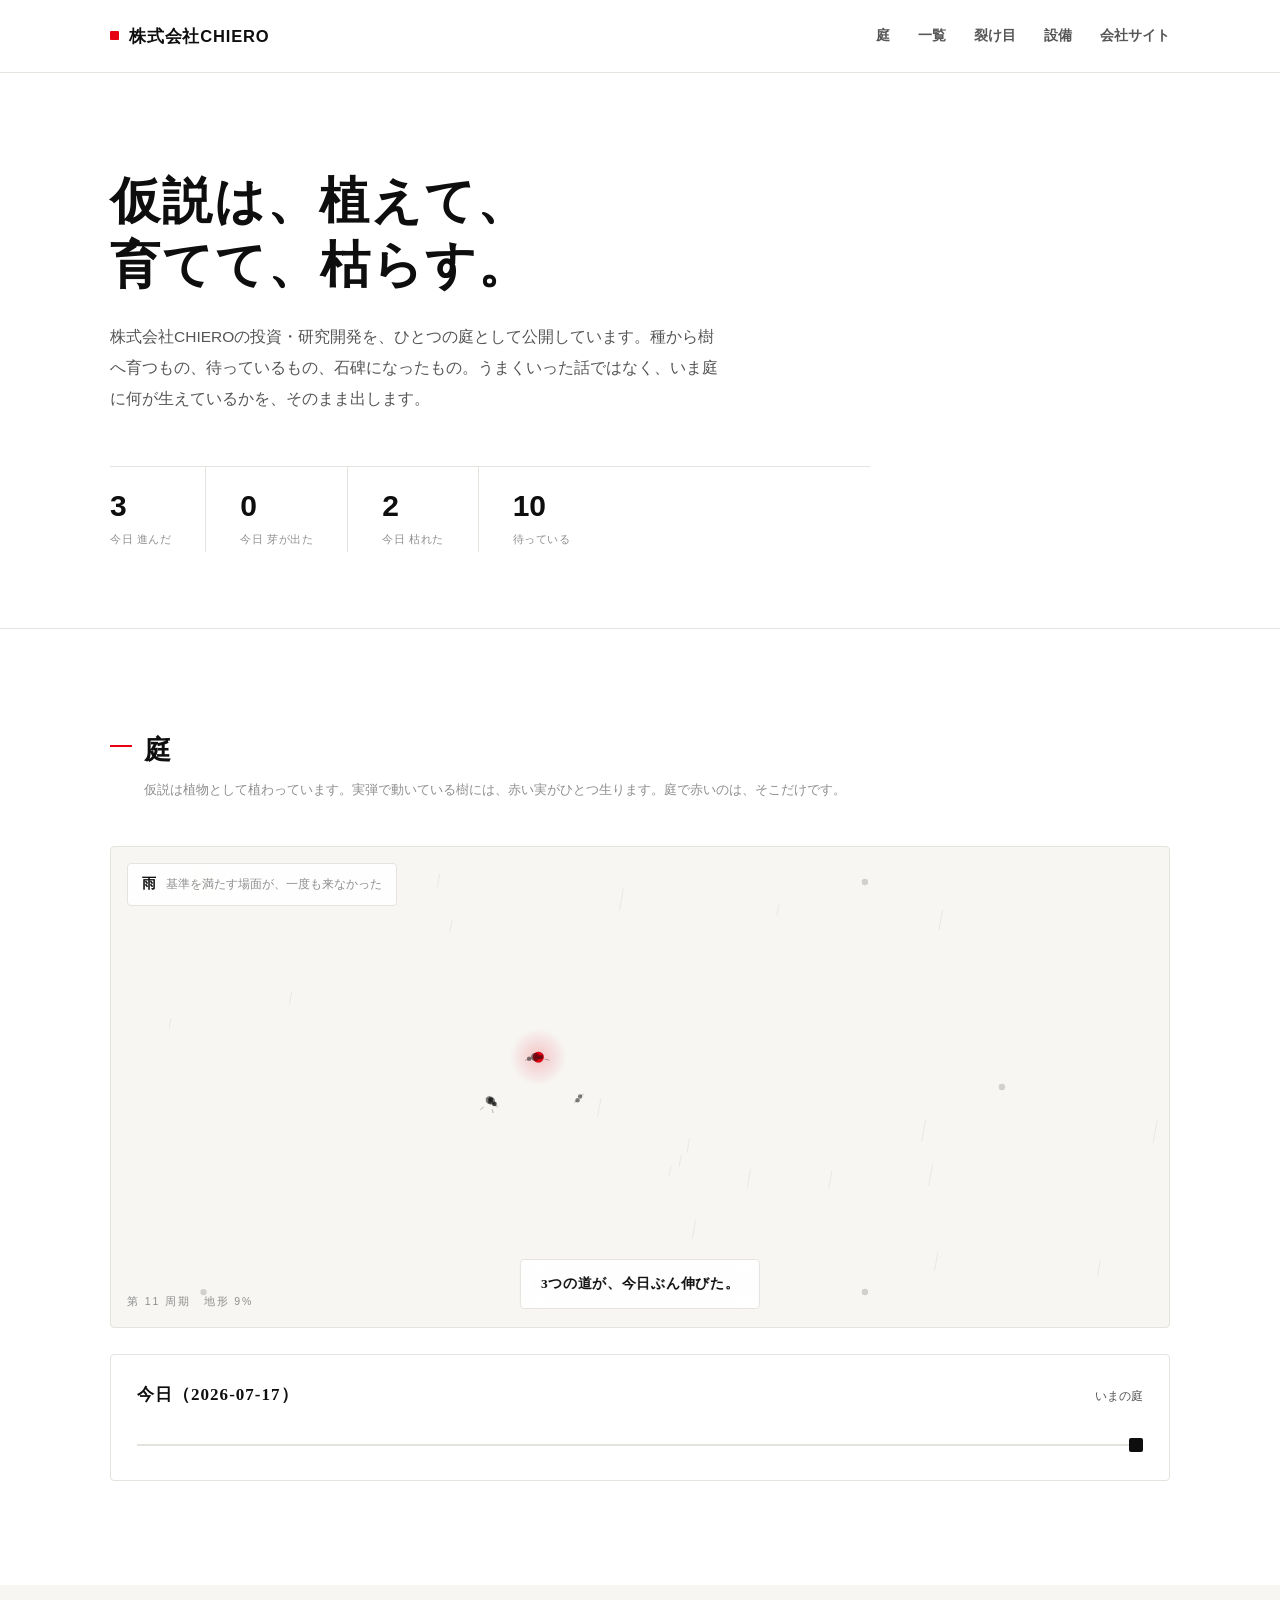
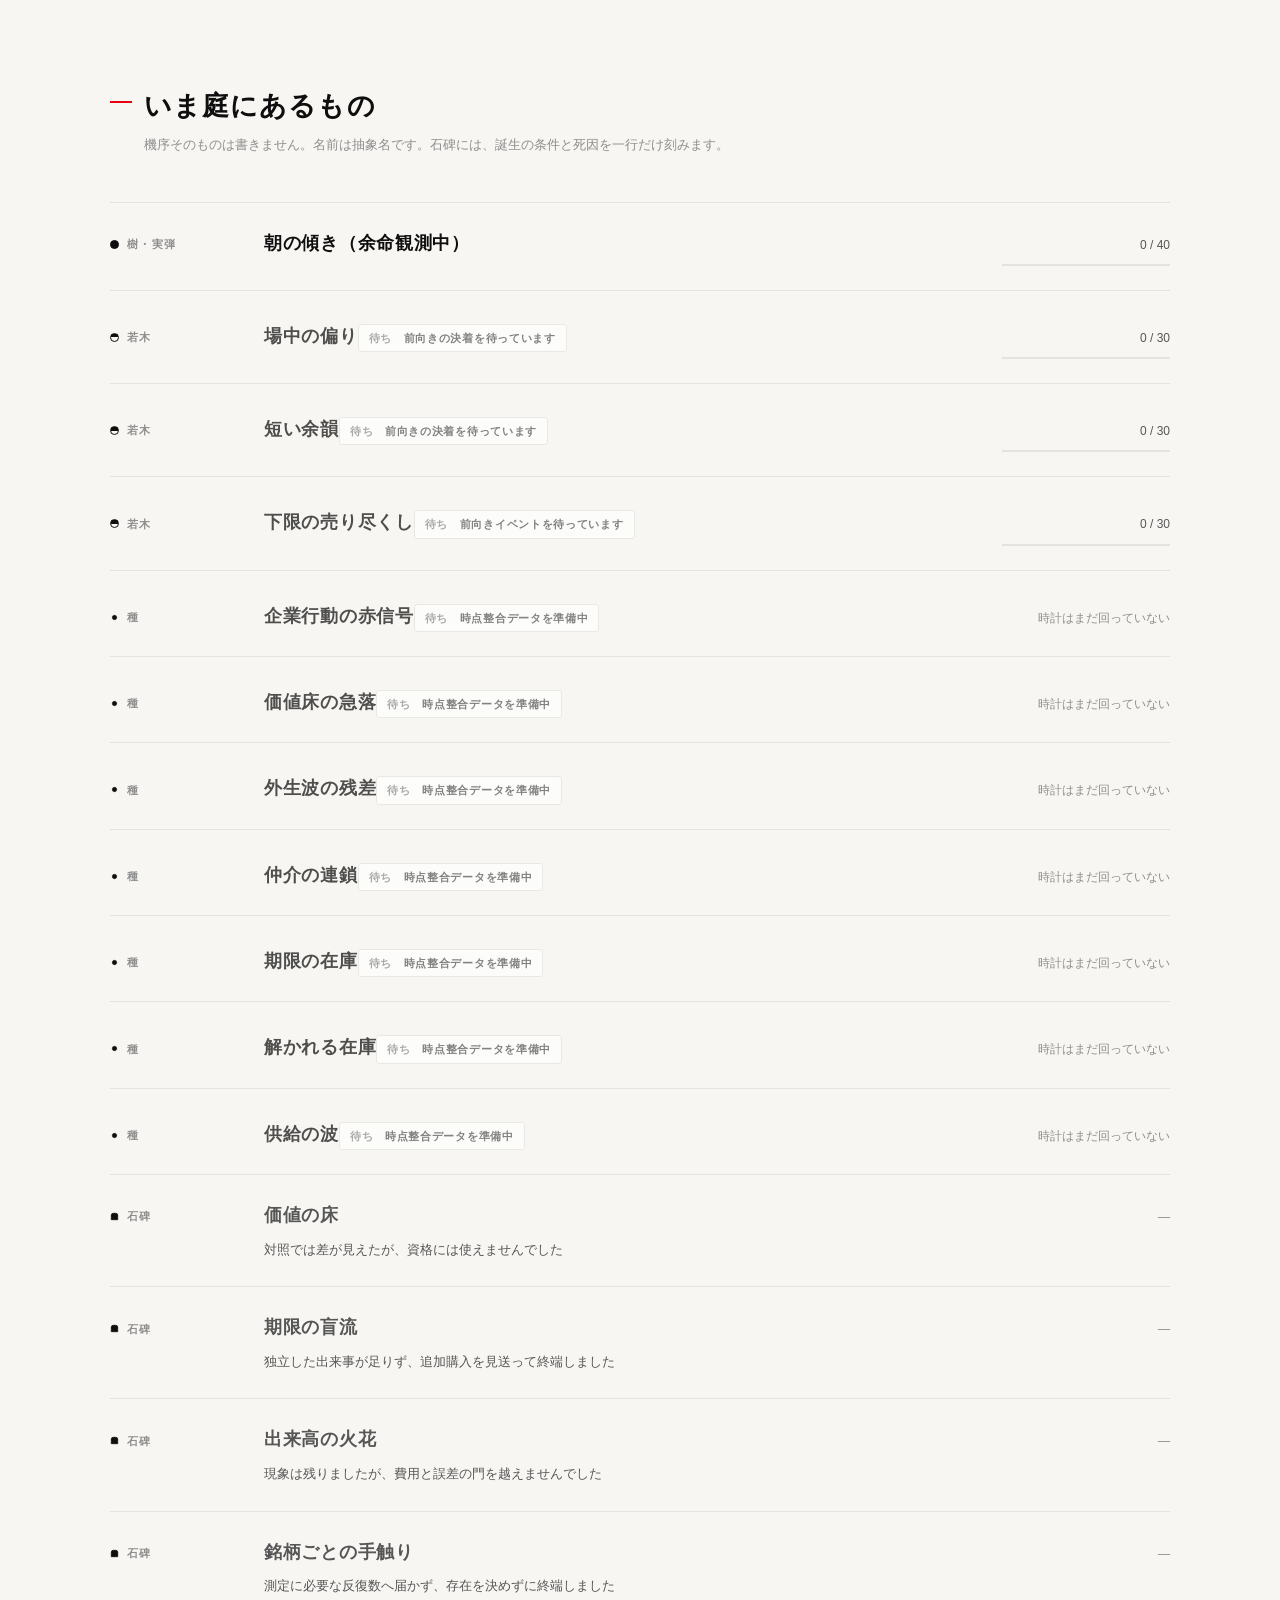
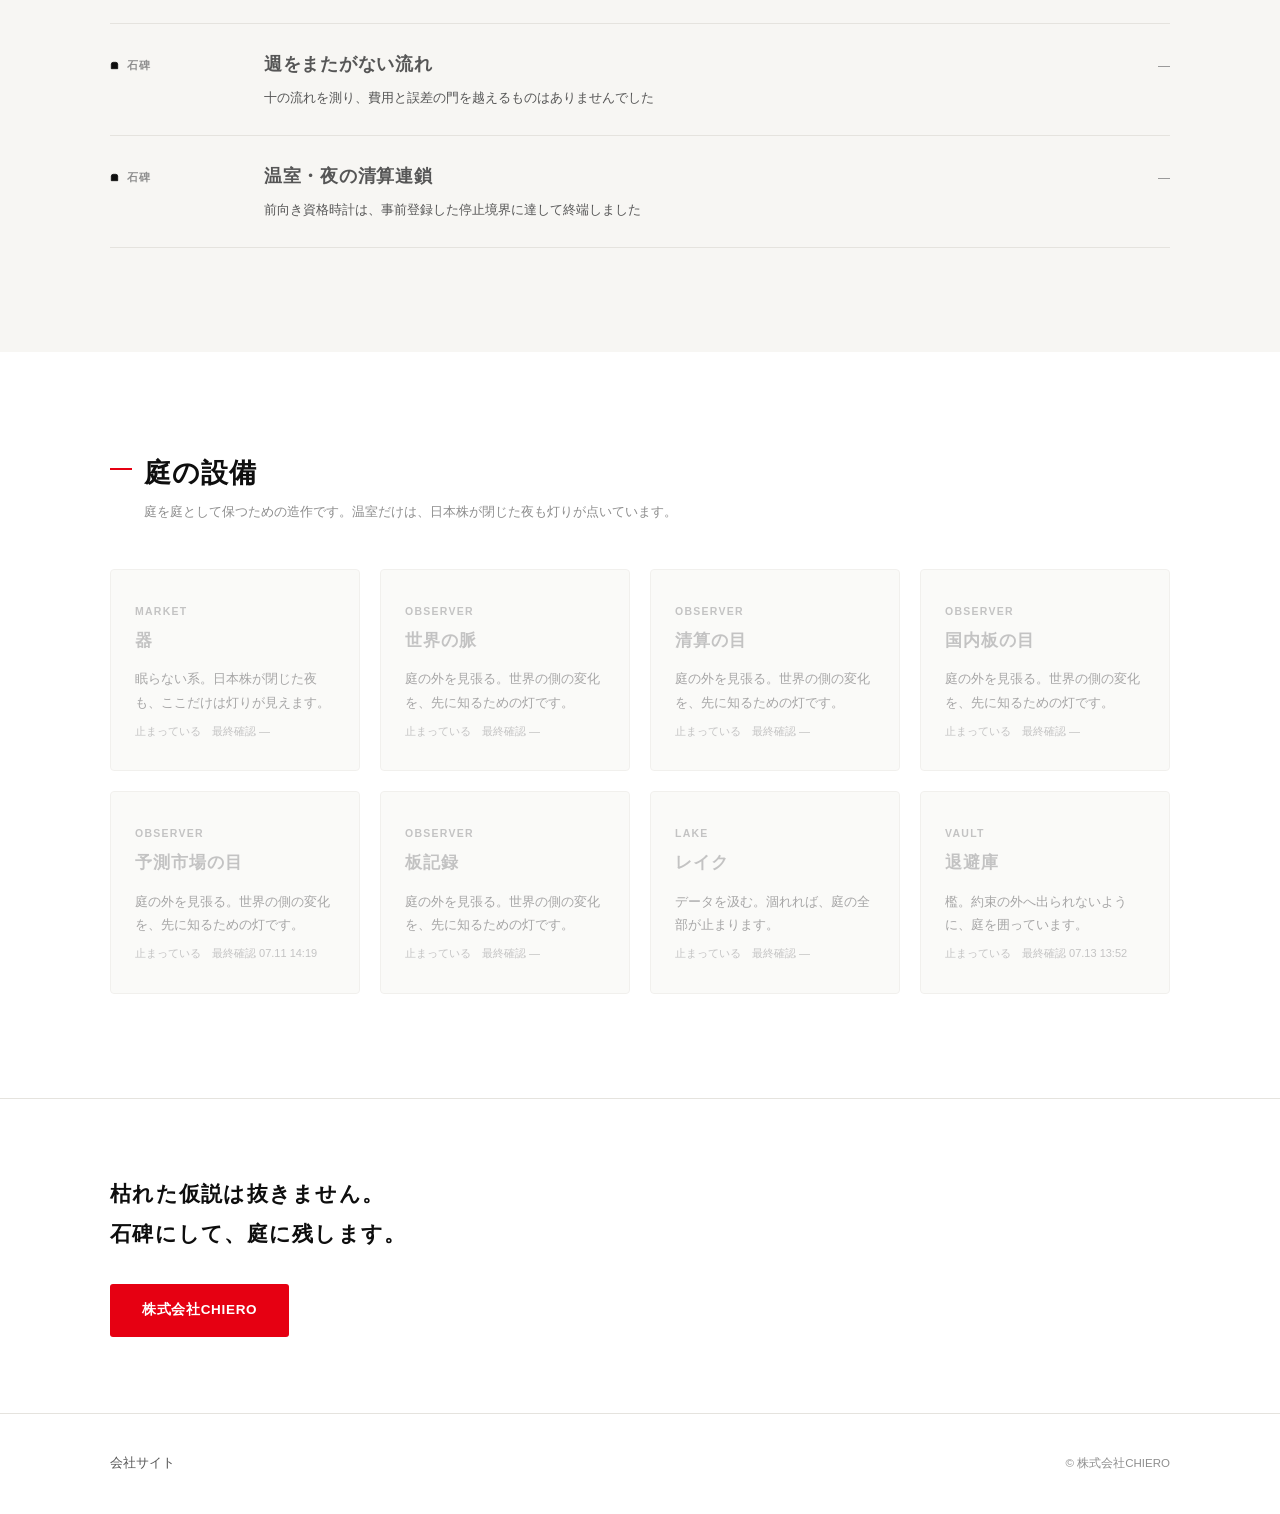
==== garden/index.html @ f11e61bb "deploy: main 571eb296041f 2026-07-23 17:32" ====
<!DOCTYPE html>
<html lang="ja">
<head>
<meta charset="UTF-8">
<meta name="viewport" content="width=device-width, initial-scale=1.0">
<title>庭 — 仮説の生態図｜株式会社CHIERO</title>
<meta name="description" content="株式会社CHIEROの投資・研究開発を、仮説の庭として公開しています。種から樹へ育つもの、石碑になったもの、待っているもの。すべて実際の記録です。">
<meta property="og:type" content="website">
<meta property="og:site_name" content="株式会社CHIERO">
<meta property="og:locale" content="ja_JP">
<meta property="og:title" content="庭 — 仮説の生態図｜株式会社CHIERO">
<meta property="og:description" content="種から樹へ育つもの、石碑になったもの、待っているもの。すべて実際の記録です。">
<meta name="theme-color" content="#FFFFFF">
<link rel="icon" href="data:,">
<style>
/* ============================================================
   庭 — 仮説の生態図
   ------------------------------------------------------------
   典拠: repository root DESIGN.md（面の正本）
   - 値は :root からそのまま。新しい色を発明しない
   - 赤は庭全体で一点。実弾の樹の実だけ（＝詰まりを取る一点）
   - 二書体のみ。Webフォントを読まない
   - 本文をJSの人質にしない。JSが死んでも全文読める
   - ライブラリゼロ
   ============================================================ */
:root{
  --red:#E60012; --red-d:#B8000E; --ink:#0E0E0E; --sub:#565656; --faint:#8E8E8E;
  --paper:#FFFFFF; --alt:#F7F6F3; --line:#E5E3DE;
  --g:"Hiragino Sans","Yu Gothic Medium","Noto Sans JP",-apple-system,BlinkMacSystemFont,sans-serif;
  --m:"Hiragino Mincho ProN","Yu Mincho",serif;
}
*{margin:0;padding:0;box-sizing:border-box}
html{scroll-behavior:smooth}
body{font-family:var(--g);color:var(--ink);background:var(--paper);
  font-size:15.5px;line-height:1.85;font-feature-settings:"palt" 1;-webkit-font-smoothing:antialiased}
a{color:inherit;text-decoration:none}
::selection{background:var(--red);color:#fff}
a:focus-visible{outline:3px solid var(--red);outline-offset:3px;border-radius:3px}
.wrap{max-width:1140px;margin:0 auto;padding:0 40px}
.sr{position:absolute;width:1px;height:1px;overflow:hidden;clip-path:inset(50%);white-space:nowrap}

/* ---------- header（chiero.jp と同一） ---------- */
header{position:sticky;top:0;z-index:60;background:rgba(255,255,255,.9);
  backdrop-filter:blur(12px);border-bottom:1px solid var(--line)}
.nav{display:flex;align-items:center;gap:34px;height:72px}
.logo{display:flex;align-items:center;gap:10px;font-weight:700;font-size:16.5px;letter-spacing:.05em}
.logo .sq{width:9px;height:9px;background:var(--red);border-radius:1px;flex:none}
.nav-links{display:flex;gap:28px;font-size:13.5px;font-weight:600;color:var(--sub);margin-left:auto}
.nav-links a:hover{color:var(--red)}

/* ---------- 見出し（DESIGN.md §4: 明朝・前に赤22×2pxの線） ---------- */
section{padding:104px 0}
.alt{background:var(--alt)}
h2{font-family:var(--m);font-weight:600;font-size:min(27px,5.6vw);line-height:1.28;
  letter-spacing:.04em;position:relative;padding-left:34px}
h2::before{content:"";position:absolute;left:0;top:50%;width:22px;height:2px;background:var(--red);
  transform:translateY(-5px)}
.note{font-size:13px;color:var(--faint);padding-left:34px;margin-top:10px;line-height:1.9}

/* ---------- 序 ---------- */
.hero{padding:96px 0 76px;border-bottom:1px solid var(--line)}
.hero h1{font-family:var(--m);font-weight:600;font-size:clamp(30px,5vw,50px);line-height:1.28;
  letter-spacing:.04em;margin-bottom:24px}
.hero p{font-size:15.5px;line-height:2;color:var(--sub);max-width:620px}

/* ---------- 今日の差分（事実の帯。DESIGN.md §4） ---------- */
.delta{display:flex;flex-wrap:wrap;margin-top:52px;border-top:1px solid var(--line);max-width:760px}
.delta div{padding:22px 34px 0 0;margin-right:34px;border-right:1px solid var(--line)}
.delta div:last-child{border-right:none;margin-right:0;padding-right:0}
.delta b{display:block;font-size:clamp(22px,2.4vw,30px);font-weight:700;line-height:1.15;
  font-feature-settings:"tnum"}
.delta i{font-style:normal;font-size:11px;color:var(--faint);letter-spacing:.05em}

/* ---------- 庭の絵 ---------- */
.garden{position:relative;margin-top:44px;border:1px solid var(--line);border-radius:4px;
  background:var(--alt);overflow:hidden}
#niwa{display:block;width:100%;height:min(58vw,480px)}
/* 天気の札。雨の日を状態として置く */
.tenki{position:absolute;top:16px;left:16px;display:flex;align-items:center;gap:9px;
  background:rgba(255,255,255,.86);backdrop-filter:blur(8px);border:1px solid var(--line);
  border-radius:4px;padding:8px 14px}
.tenki b{font-family:var(--m);font-size:13.5px;font-weight:600;letter-spacing:.08em}
.tenki span{font-size:11.5px;color:var(--faint)}
/* JSが死んだときは絵の枠ごと畳む。空の箱を残さない */

/* ---------- 庭が語る。参考作品の下部ティッカーに当たる ---------- */
.katari{position:absolute;left:50%;bottom:18px;transform:translateX(-50%);max-width:min(560px,86%);
  background:rgba(255,255,255,.9);backdrop-filter:blur(8px);border:1px solid var(--line);
  border-radius:4px;padding:12px 20px;text-align:center}
.katari p{font-family:var(--m);font-size:13.5px;font-weight:600;letter-spacing:.05em;line-height:1.8;
  opacity:0;transition:opacity .42s ease}
.katari p[data-on="1"]{opacity:1}
/* 周期。世界が回り続けていることの目盛り */
.shuki{position:absolute;left:16px;bottom:16px;font-size:10.5px;letter-spacing:.18em;color:var(--faint);
  font-feature-settings:"tnum"}

.no-js .garden{display:none}
.no-js .lapse{display:none}

/* ---------- タイムラプス ---------- */
.lapse{margin-top:26px;border:1px solid var(--line);border-radius:4px;padding:24px 26px;background:var(--paper)}
.lapse-top{display:flex;align-items:baseline;gap:14px;flex-wrap:wrap;margin-bottom:16px}
.lapse-top b{font-family:var(--m);font-size:17px;font-weight:600;letter-spacing:.06em}
.lapse-top .d{margin-left:auto;font-size:12px;color:var(--sub);display:flex;align-items:baseline;
  gap:10px;flex-wrap:wrap}
.lapse-item{display:inline-flex;align-items:baseline;gap:4px}
.lapse-item b{font-family:var(--m);font-size:16px;font-weight:600;font-feature-settings:"tnum"}
.lapse-item small{font-size:10.5px;color:var(--faint)}
/* つまみ。DESIGN.md §4のボタンに合わせ、影を付けず角を丸くしすぎない */
.lapse input[type=range]{-webkit-appearance:none;appearance:none;width:100%;height:2px;
  background:var(--line);outline:none;margin:6px 0 0}
.lapse input[type=range]::-webkit-slider-thumb{-webkit-appearance:none;appearance:none;
  width:14px;height:14px;border-radius:2px;background:var(--ink);cursor:pointer;border:none}
.lapse input[type=range]::-moz-range-thumb{width:14px;height:14px;border-radius:2px;
  background:var(--ink);cursor:pointer;border:none}
.lapse input[type=range]:disabled::-webkit-slider-thumb{background:var(--line)}
.lapse input[type=range]:focus-visible::-webkit-slider-thumb{outline:3px solid var(--red);outline-offset:2px}
.lapse-note{font-size:12px;color:var(--faint);line-height:1.9;margin-top:14px}
.lapse[data-state="ready"] .lapse-note{display:none}
.lapse[data-state="thin"] .lapse-top .d{display:none}

/* ---------- 一覧（静的フォールバック＝本文） ---------- */
.list{margin-top:44px;border-top:1px solid var(--line)}
.row{display:grid;grid-template-columns:130px 1fr 168px;gap:24px;align-items:baseline;
  padding:24px 0;border-bottom:1px solid var(--line)}
.row .stage{font-size:11px;font-weight:700;letter-spacing:.12em;color:var(--faint);
  display:flex;align-items:center;gap:8px}
/* 段階は色ではなく形で示す。セマンティックカラーを作らない（DESIGN.md §2） */
.row .stage i{width:9px;height:9px;flex:none;border:1px solid var(--ink);border-radius:50%;font-style:normal}
.row[data-stage="seed"] .stage i{border-radius:50%;background:var(--ink);transform:scale(.55)}
.row[data-stage="sprout"] .stage i{border-radius:50% 50% 50% 0;transform:rotate(45deg) scale(.8)}
.row[data-stage="sapling"] .stage i{border-radius:2px;transform:scale(.75)}
.row[data-stage="young_tree"] .stage i{border-radius:50%;background:linear-gradient(var(--ink) 50%,transparent 50%)}
.row[data-stage="tree"] .stage i{border-radius:50%;background:var(--ink)}
.row[data-stage="monument"] .stage i{border-radius:3px 3px 0 0;background:var(--ink);transform:scale(.8)}
.row .name{font-family:var(--m);font-size:17.5px;font-weight:600;letter-spacing:.04em}
.row .epi{display:block;font-family:var(--g);font-size:12.5px;font-weight:400;color:var(--sub);
  margin-top:7px;letter-spacing:0;line-height:1.9}
.row .fuda{display:inline-block;margin-top:9px;font-size:11px;color:var(--sub);
  border:1px solid var(--line);border-radius:3px;padding:3px 10px;background:var(--paper)}
.row .fuda::before{content:"待ち　";color:var(--faint)}
.row .clock{font-size:12px;color:var(--sub);font-feature-settings:"tnum";text-align:right}
.row .clock .bar{display:block;height:2px;background:var(--line);margin-top:8px;position:relative}
.row .clock .bar i{position:absolute;inset:0 auto 0 0;background:var(--ink)}
.row .clock .none{color:var(--faint)}
/* 弱っている株は、色ではなく濃度と傾きで示す */
.row[data-state="yellow"] .name{opacity:.72}
.row[data-state="red"] .name{opacity:.5;text-decoration:underline;text-decoration-style:wavy;
  text-decoration-color:var(--line);text-underline-offset:6px}
.row[data-state="gray"] .name{color:var(--faint)}
.row[data-stage="monument"] .name{color:var(--sub)}

/* ---------- 設備 ---------- */
.organs{display:grid;grid-template-columns:repeat(4,1fr);gap:20px;margin-top:44px}
.organ{border:1px solid var(--line);border-radius:4px;padding:26px 24px;background:var(--paper)}
.organ b{display:block;font-family:var(--m);font-size:17px;font-weight:600;letter-spacing:.06em;margin-bottom:6px}
.organ .kind{font-size:10.5px;font-weight:700;letter-spacing:.12em;color:var(--faint)}
.organ p{font-size:12.5px;color:var(--sub);line-height:1.9;margin-top:12px}
.organ .st{margin-top:14px;font-size:11px;color:var(--faint);font-feature-settings:"tnum"}
.organ[data-status="yellow"]{opacity:.72}
.organ[data-status="red"]{background:var(--alt);opacity:.52}
.organ[data-status="red"] b{color:var(--faint)}

/* ---------- 結 ---------- */
.back{border-top:1px solid var(--line);padding:76px 0}
.back p{font-family:var(--m);font-size:min(21px,4.6vw);font-weight:600;letter-spacing:.06em;
  line-height:1.9;margin-bottom:30px}
.btn{display:inline-block;background:var(--red);color:#fff;font-weight:700;font-size:13.5px;
  letter-spacing:.05em;border-radius:3px;padding:14px 32px;transition:background .25s}
.btn:hover{background:var(--red-d)}
footer{border-top:1px solid var(--line);padding:38px 0}
.foot{display:flex;justify-content:space-between;align-items:center;gap:20px;flex-wrap:wrap}
.foot a{font-size:12.5px;color:var(--sub)}
.foot a:hover{color:var(--red)}
.copy{font-size:11.5px;color:var(--faint)}

/* ---------- 出現。本文を人質に取らない（1.8秒の保険はJS側） ---------- */
.js .rv{opacity:0;transform:translateY(14px)}
.js .rv.on{opacity:1;transform:none;transition:opacity .8s cubic-bezier(.2,.6,.2,1),transform .8s cubic-bezier(.2,.6,.2,1)}
@media(prefers-reduced-motion:reduce){.js .rv{opacity:1;transform:none}}

@media(max-width:880px){
  .wrap{padding:0 22px}
  .nav{height:60px}
  .nav-links{display:none}
  section{padding:64px 0}
  .hero{padding:56px 0 52px}
  /* 帯は4項目。横一列だと375pxで折り返し、3つ目の仕切り線が
     何もない場所へ突き出す。畳んで2×2にし、仕切りを格子に合わせる */
  .delta{margin-top:34px;display:grid;grid-template-columns:1fr 1fr}
  .delta div{padding:16px 14px;margin-right:0;
    border-right:1px solid var(--line);border-bottom:1px solid var(--line)}
  .delta div:nth-child(odd){padding-left:0}
  .delta div:nth-child(even){border-right:none}
  .delta div:nth-last-child(-n+2){border-bottom:none;padding-bottom:0}
  #niwa{height:62vw}
  .organs{grid-template-columns:1fr 1fr;gap:14px}
}
@media(max-width:560px){
  .row{grid-template-columns:1fr;gap:8px}
  .row .clock{text-align:left}
  .row .stage{color:var(--red)}
  .organs{grid-template-columns:1fr}
}
</style>
</head>
<body class="no-js">
<a class="sr" href="#niwa-sec">本文へ移動</a>

<header>
  <div class="wrap nav">
    <a class="logo" href="https://chiero.jp/"><span class="sq"></span>株式会社CHIERO</a>
    <nav class="nav-links">
      <a href="#niwa-sec">庭</a>
      <a href="#list-sec">一覧</a>
      <a href="graves.html">裂け目</a>
      <a href="#organs-sec">設備</a>
      <a href="https://chiero.jp/">会社サイト</a>
    </nav>
  </div>
</header>

<!-- ===== 序 ===== -->
<div class="hero">
  <div class="wrap">
    <h1>仮説は、植えて、<br>育てて、枯らす。</h1>
    <p>株式会社CHIEROの投資・研究開発を、ひとつの庭として公開しています。種から樹へ育つもの、待っているもの、石碑になったもの。うまくいった話ではなく、いま庭に何が生えているかを、そのまま出します。</p>
    <div class="delta" data-delta>
      <div><b data-d="advanced">3</b><i>今日 進んだ</i></div>
      <div><b data-d="born">0</b><i>今日 芽が出た</i></div>
      <div><b data-d="died">2</b><i>今日 枯れた</i></div>
      <div><b data-d="blocked">10</b><i>待っている</i></div>
    </div>
  </div>
</div>

<!-- ===== 庭 ===== -->
<section id="niwa-sec">
  <div class="wrap">
    <h2>庭</h2>
    <p class="note">仮説は植物として植わっています。実弾で動いている樹には、赤い実がひとつ生ります。庭で赤いのは、そこだけです。</p>
    <div class="garden">
      <canvas id="niwa" aria-hidden="true"></canvas>
      <p class="tenki" data-tenki><b>雨</b><span>基準を満たす場面が、一度も来なかった</span></p>
      <p class="shuki" data-shuki>　</p>
      <div class="katari"><p data-katari>　</p></div>
    </div>

    <div class="lapse" data-lapse data-state="thin">
      <p class="lapse-top">
        <b data-lapse-label>今日</b>
        <span class="d" data-lapse-diff></span>
      </p>
      <label class="sr" for="lapse-range">庭を遡る日付</label>
      <input id="lapse-range" type="range" min="0" max="0" value="0" step="1" disabled>
      <p class="lapse-note" data-lapse-note>この庭の履歴は、まだ今日ぶんしかありません。</p>
    </div>
  </div>
</section>

<!-- ===== 一覧（JS無効でも全文読める本文） ===== -->
<section id="list-sec" class="alt">
  <div class="wrap">
    <h2>いま庭にあるもの</h2>
    <p class="note">機序そのものは書きません。名前は抽象名です。石碑には、誕生の条件と死因を一行だけ刻みます。</p>
    <div class="list" data-list>
      <!-- BAKE:LIST:START -->
      <article class="row" data-stage="tree" data-state="green">
        <span class="stage"><i></i>樹・実弾</span>
        <span class="name">朝の傾き（余命観測中）</span>
        <span class="clock">0 / 40<span class="bar"><i style="width:0%"></i></span></span>
      </article>
      <article class="row" data-stage="young_tree" data-state="yellow">
        <span class="stage"><i></i>若木</span>
        <span class="name">場中の偏り<span class="fuda">前向きの決着を待っています</span></span>
        <span class="clock">0 / 30<span class="bar"><i style="width:0%"></i></span></span>
      </article>
      <article class="row" data-stage="young_tree" data-state="yellow">
        <span class="stage"><i></i>若木</span>
        <span class="name">短い余韻<span class="fuda">前向きの決着を待っています</span></span>
        <span class="clock">0 / 30<span class="bar"><i style="width:0%"></i></span></span>
      </article>
      <article class="row" data-stage="young_tree" data-state="yellow">
        <span class="stage"><i></i>若木</span>
        <span class="name">下限の売り尽くし<span class="fuda">前向きイベントを待っています</span></span>
        <span class="clock">0 / 30<span class="bar"><i style="width:0%"></i></span></span>
      </article>
      <article class="row" data-stage="seed" data-state="yellow">
        <span class="stage"><i></i>種</span>
        <span class="name">企業行動の赤信号<span class="fuda">時点整合データを準備中</span></span>
        <span class="clock"><span class="none">時計はまだ回っていない</span></span>
      </article>
      <article class="row" data-stage="seed" data-state="yellow">
        <span class="stage"><i></i>種</span>
        <span class="name">価値床の急落<span class="fuda">時点整合データを準備中</span></span>
        <span class="clock"><span class="none">時計はまだ回っていない</span></span>
      </article>
      <article class="row" data-stage="seed" data-state="yellow">
        <span class="stage"><i></i>種</span>
        <span class="name">外生波の残差<span class="fuda">時点整合データを準備中</span></span>
        <span class="clock"><span class="none">時計はまだ回っていない</span></span>
      </article>
      <article class="row" data-stage="seed" data-state="yellow">
        <span class="stage"><i></i>種</span>
        <span class="name">仲介の連鎖<span class="fuda">時点整合データを準備中</span></span>
        <span class="clock"><span class="none">時計はまだ回っていない</span></span>
      </article>
      <article class="row" data-stage="seed" data-state="yellow">
        <span class="stage"><i></i>種</span>
        <span class="name">期限の在庫<span class="fuda">時点整合データを準備中</span></span>
        <span class="clock"><span class="none">時計はまだ回っていない</span></span>
      </article>
      <article class="row" data-stage="seed" data-state="yellow">
        <span class="stage"><i></i>種</span>
        <span class="name">解かれる在庫<span class="fuda">時点整合データを準備中</span></span>
        <span class="clock"><span class="none">時計はまだ回っていない</span></span>
      </article>
      <article class="row" data-stage="seed" data-state="yellow">
        <span class="stage"><i></i>種</span>
        <span class="name">供給の波<span class="fuda">時点整合データを準備中</span></span>
        <span class="clock"><span class="none">時計はまだ回っていない</span></span>
      </article>
      <article class="row" data-stage="monument" data-state="gray">
        <span class="stage"><i></i>石碑</span>
        <span class="name">価値の床<span class="epi">対照では差が見えたが、資格には使えませんでした</span></span>
        <span class="clock"><span class="none">—</span></span>
      </article>
      <article class="row" data-stage="monument" data-state="gray">
        <span class="stage"><i></i>石碑</span>
        <span class="name">期限の盲流<span class="epi">独立した出来事が足りず、追加購入を見送って終端しました</span></span>
        <span class="clock"><span class="none">—</span></span>
      </article>
      <article class="row" data-stage="monument" data-state="gray">
        <span class="stage"><i></i>石碑</span>
        <span class="name">出来高の火花<span class="epi">現象は残りましたが、費用と誤差の門を越えませんでした</span></span>
        <span class="clock"><span class="none">—</span></span>
      </article>
      <article class="row" data-stage="monument" data-state="gray">
        <span class="stage"><i></i>石碑</span>
        <span class="name">銘柄ごとの手触り<span class="epi">測定に必要な反復数へ届かず、存在を決めずに終端しました</span></span>
        <span class="clock"><span class="none">—</span></span>
      </article>
      <article class="row" data-stage="monument" data-state="gray">
        <span class="stage"><i></i>石碑</span>
        <span class="name">週をまたがない流れ<span class="epi">十の流れを測り、費用と誤差の門を越えるものはありませんでした</span></span>
        <span class="clock"><span class="none">—</span></span>
      </article>
      <article class="row" data-stage="monument" data-state="gray">
        <span class="stage"><i></i>石碑</span>
        <span class="name">温室・夜の清算連鎖<span class="epi">前向き資格時計は、事前登録した停止境界に達して終端しました</span></span>
        <span class="clock"><span class="none">—</span></span>
      </article>
<!-- BAKE:LIST:END -->
    </div>
  </div>
</section>

<!-- ===== 設備 ===== -->
<section id="organs-sec">
  <div class="wrap">
    <h2>庭の設備</h2>
    <p class="note">庭を庭として保つための造作です。温室だけは、日本株が閉じた夜も灯りが点いています。</p>
    <div class="organs" data-organs>
      <!-- BAKE:ORGANS:START -->
      <div class="organ" data-status="red"><span class="kind">MARKET</span><b>器</b>
        <p>眠らない系。日本株が閉じた夜も、ここだけは灯りが見えます。</p><span class="st">止まっている　最終確認 —</span></div>
      <div class="organ" data-status="red"><span class="kind">OBSERVER</span><b>世界の脈</b>
        <p>庭の外を見張る。世界の側の変化を、先に知るための灯です。</p><span class="st">止まっている　最終確認 —</span></div>
      <div class="organ" data-status="red"><span class="kind">OBSERVER</span><b>清算の目</b>
        <p>庭の外を見張る。世界の側の変化を、先に知るための灯です。</p><span class="st">止まっている　最終確認 —</span></div>
      <div class="organ" data-status="red"><span class="kind">OBSERVER</span><b>国内板の目</b>
        <p>庭の外を見張る。世界の側の変化を、先に知るための灯です。</p><span class="st">止まっている　最終確認 —</span></div>
      <div class="organ" data-status="red"><span class="kind">OBSERVER</span><b>予測市場の目</b>
        <p>庭の外を見張る。世界の側の変化を、先に知るための灯です。</p><span class="st">止まっている　最終確認 07.11 23:19</span></div>
      <div class="organ" data-status="red"><span class="kind">OBSERVER</span><b>板記録</b>
        <p>庭の外を見張る。世界の側の変化を、先に知るための灯です。</p><span class="st">止まっている　最終確認 —</span></div>
      <div class="organ" data-status="red"><span class="kind">LAKE</span><b>レイク</b>
        <p>データを汲む。涸れれば、庭の全部が止まります。</p><span class="st">止まっている　最終確認 —</span></div>
      <div class="organ" data-status="red"><span class="kind">VAULT</span><b>退避庫</b>
        <p>檻。約束の外へ出られないように、庭を囲っています。</p><span class="st">止まっている　最終確認 07.13 22:52</span></div>
<!-- BAKE:ORGANS:END -->
    </div>
  </div>
</section>

<!-- ===== 結 ===== -->
<div class="back">
  <div class="wrap">
    <p>枯れた仮説は抜きません。<br>石碑にして、庭に残します。</p>
    <a class="btn" href="https://chiero.jp/">株式会社CHIERO</a>
  </div>
</div>

<footer>
  <div class="wrap foot">
    <a href="https://chiero.jp/">会社サイト</a>
    <span class="copy">© 株式会社CHIERO</span>
  </div>
</footer>

<script src="app.js" type="module"></script>
</body>
</html>
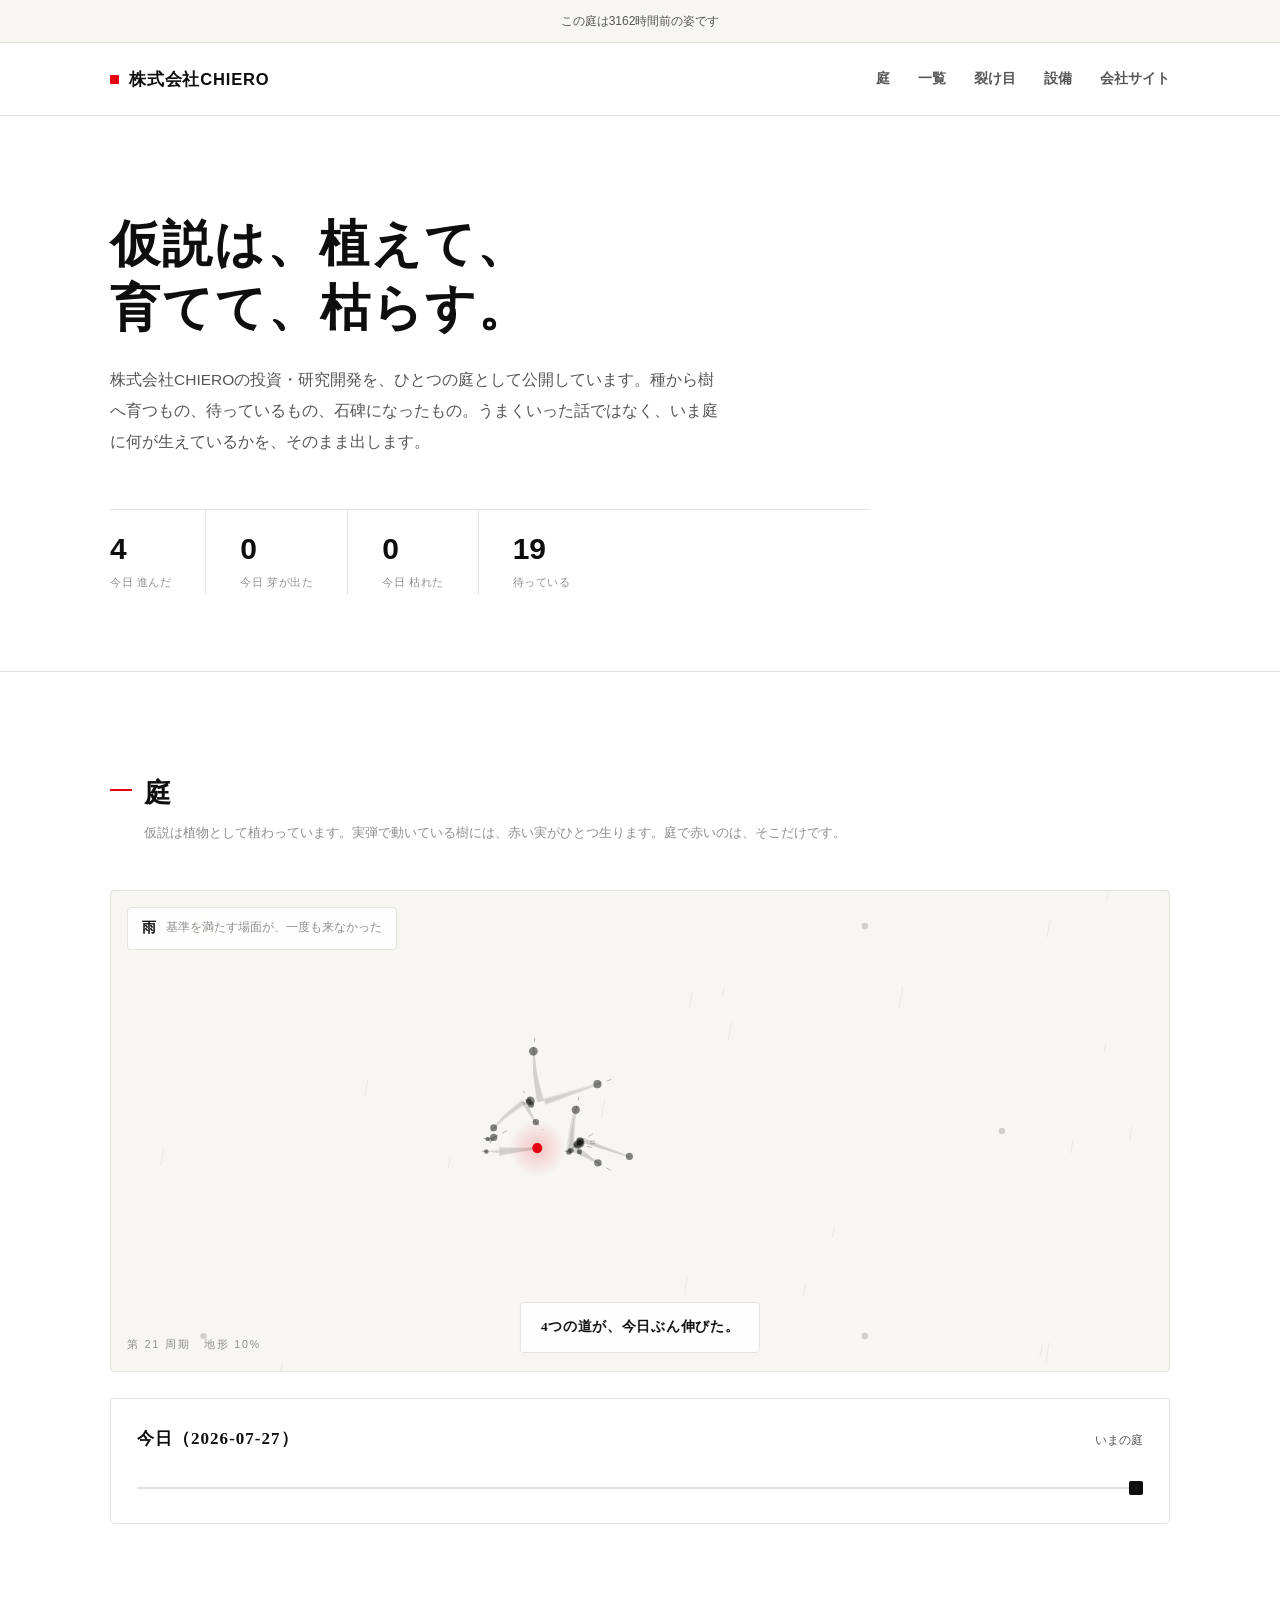
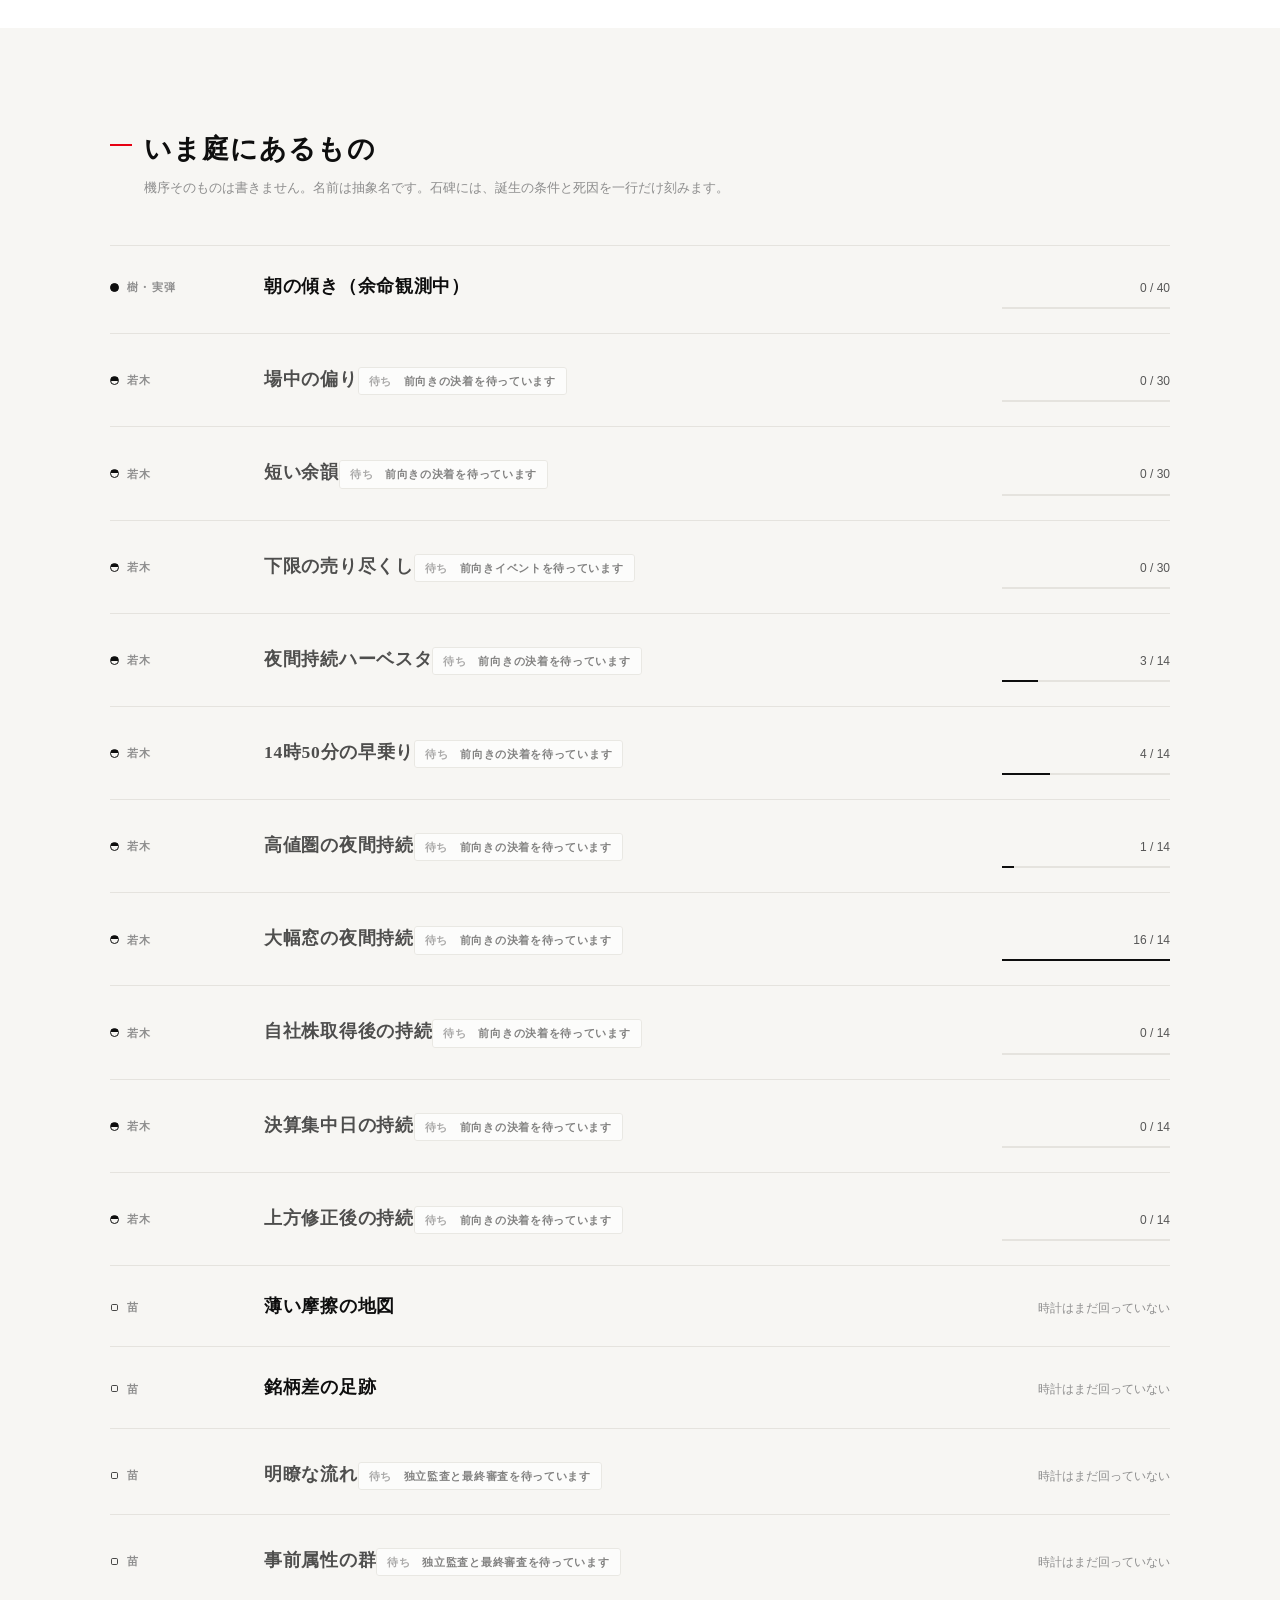
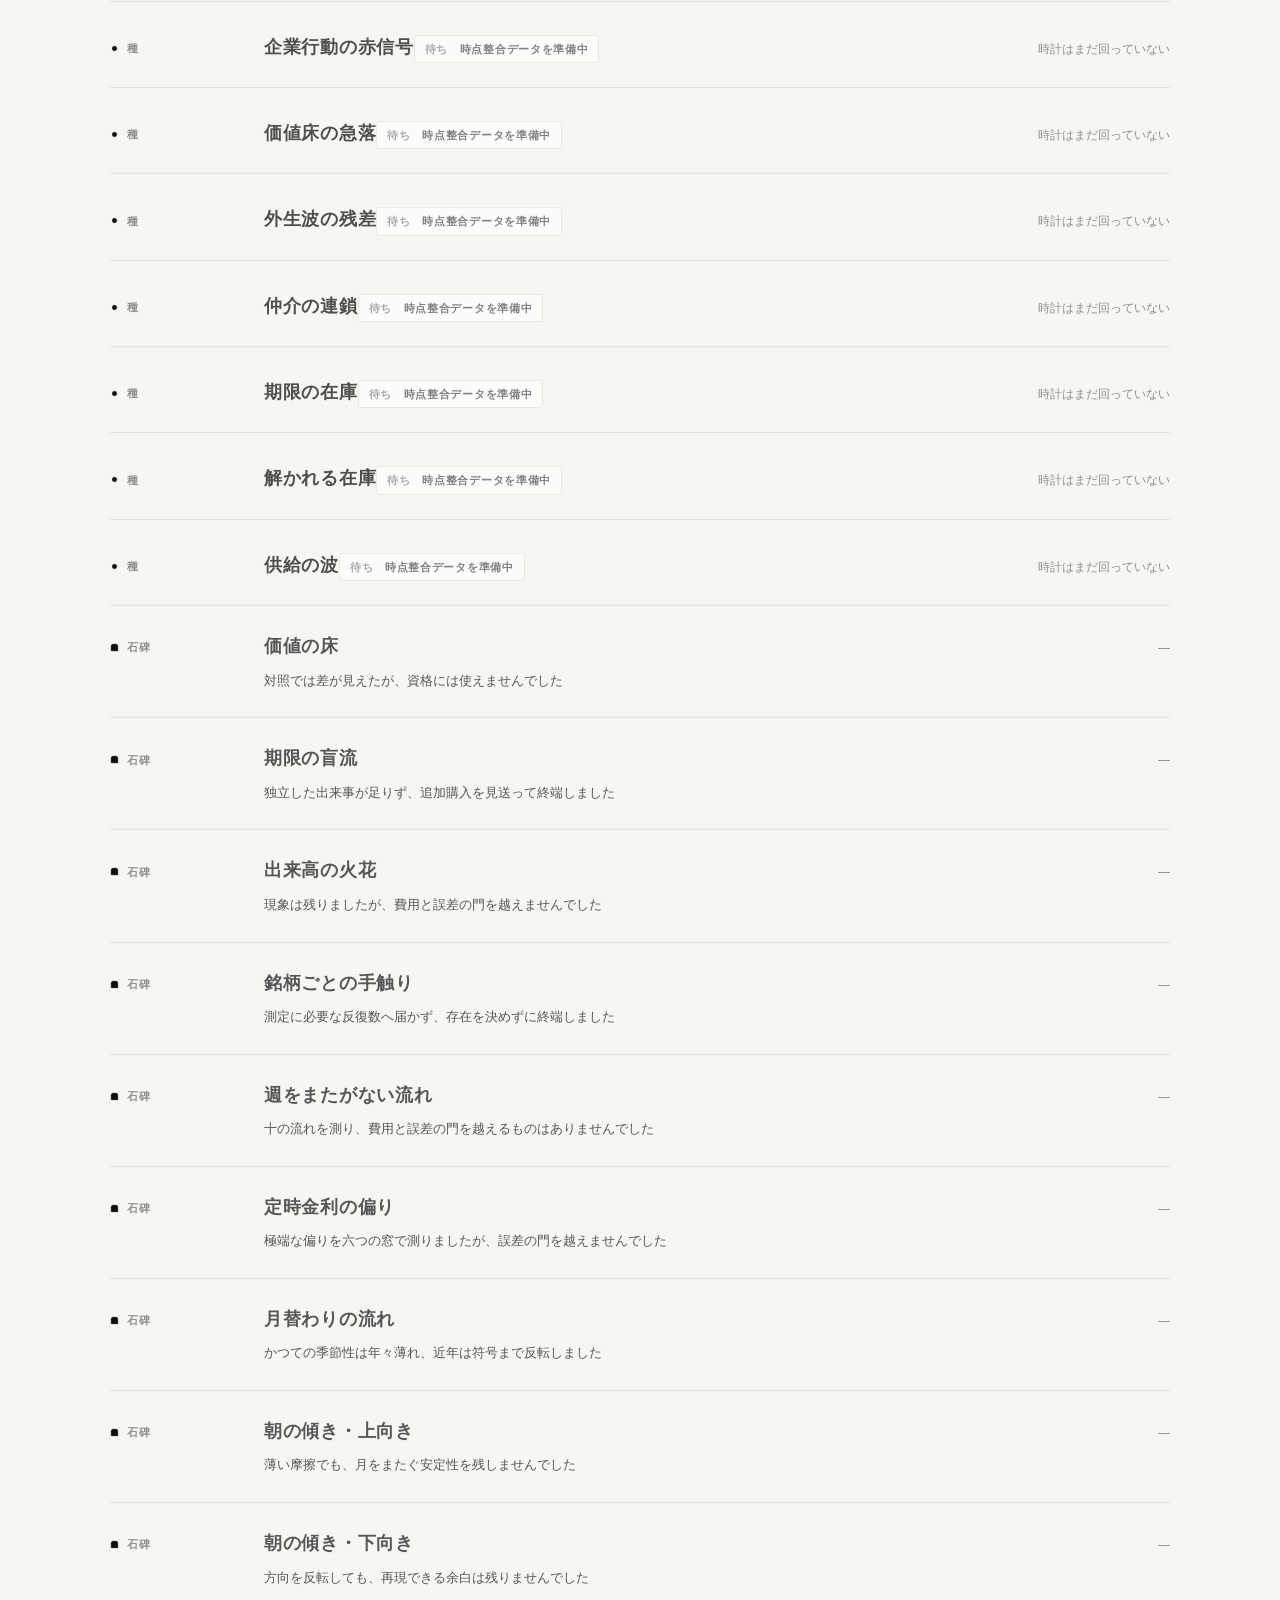
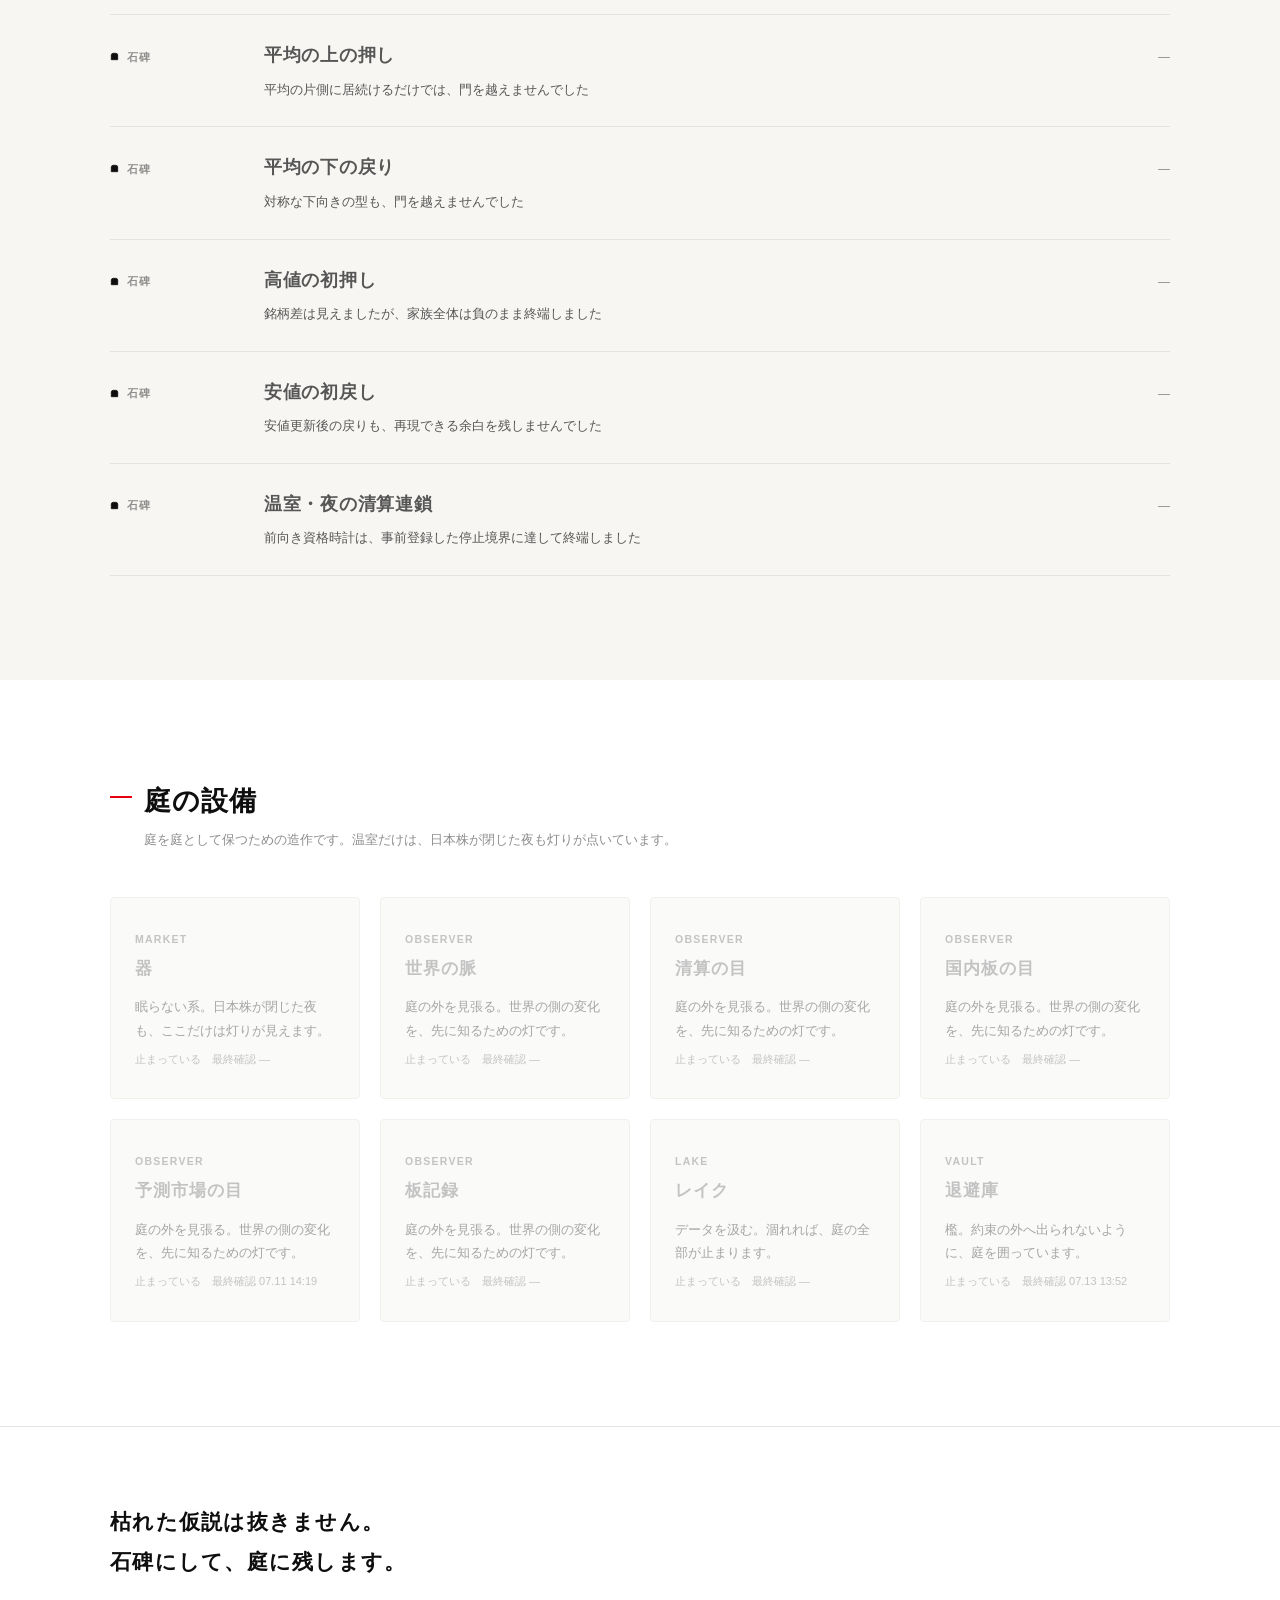
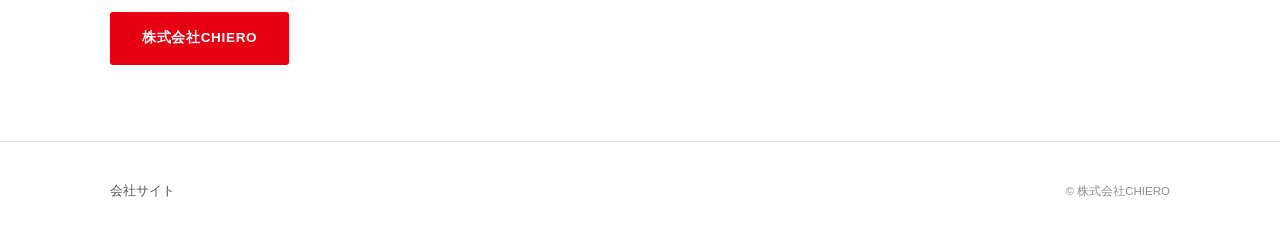
==== commit 9fef999d: "deploy: main e7d04e8e842c 2026-07-27 13:25" ====
--- a/garden/index.html
+++ b/garden/index.html
@@ -34,6 +34,8 @@
 body{font-family:var(--g);color:var(--ink);background:var(--paper);
   font-size:15.5px;line-height:1.85;font-feature-settings:"palt" 1;-webkit-font-smoothing:antialiased}
 a{color:inherit;text-decoration:none}
+.stale-banner{position:relative;z-index:80;padding:10px 24px;border-bottom:1px solid var(--line);
+  background:var(--alt);color:var(--sub);font-size:12px;text-align:center}
 ::selection{background:var(--red);color:#fff}
 a:focus-visible{outline:3px solid var(--red);outline-offset:3px;border-radius:3px}
 .wrap{max-width:1140px;margin:0 auto;padding:0 40px}
@@ -226,10 +228,10 @@
     <h1>仮説は、植えて、<br>育てて、枯らす。</h1>
     <p>株式会社CHIEROの投資・研究開発を、ひとつの庭として公開しています。種から樹へ育つもの、待っているもの、石碑になったもの。うまくいった話ではなく、いま庭に何が生えているかを、そのまま出します。</p>
     <div class="delta" data-delta>
-      <div><b data-d="advanced">3</b><i>今日 進んだ</i></div>
+      <div><b data-d="advanced">4</b><i>今日 進んだ</i></div>
       <div><b data-d="born">0</b><i>今日 芽が出た</i></div>
-      <div><b data-d="died">2</b><i>今日 枯れた</i></div>
-      <div><b data-d="blocked">10</b><i>待っている</i></div>
+      <div><b data-d="died">0</b><i>今日 枯れた</i></div>
+      <div><b data-d="blocked">19</b><i>待っている</i></div>
     </div>
   </div>
 </div>
@@ -285,6 +287,61 @@
         <span class="name">下限の売り尽くし<span class="fuda">前向きイベントを待っています</span></span>
         <span class="clock">0 / 30<span class="bar"><i style="width:0%"></i></span></span>
       </article>
+      <article class="row" data-stage="young_tree" data-state="yellow">
+        <span class="stage"><i></i>若木</span>
+        <span class="name">夜間持続ハーベスタ<span class="fuda">前向きの決着を待っています</span></span>
+        <span class="clock">3 / 14<span class="bar"><i style="width:21%"></i></span></span>
+      </article>
+      <article class="row" data-stage="young_tree" data-state="yellow">
+        <span class="stage"><i></i>若木</span>
+        <span class="name">14時50分の早乗り<span class="fuda">前向きの決着を待っています</span></span>
+        <span class="clock">4 / 14<span class="bar"><i style="width:29%"></i></span></span>
+      </article>
+      <article class="row" data-stage="young_tree" data-state="yellow">
+        <span class="stage"><i></i>若木</span>
+        <span class="name">高値圏の夜間持続<span class="fuda">前向きの決着を待っています</span></span>
+        <span class="clock">1 / 14<span class="bar"><i style="width:7%"></i></span></span>
+      </article>
+      <article class="row" data-stage="young_tree" data-state="yellow">
+        <span class="stage"><i></i>若木</span>
+        <span class="name">大幅窓の夜間持続<span class="fuda">前向きの決着を待っています</span></span>
+        <span class="clock">16 / 14<span class="bar"><i style="width:100%"></i></span></span>
+      </article>
+      <article class="row" data-stage="young_tree" data-state="yellow">
+        <span class="stage"><i></i>若木</span>
+        <span class="name">自社株取得後の持続<span class="fuda">前向きの決着を待っています</span></span>
+        <span class="clock">0 / 14<span class="bar"><i style="width:0%"></i></span></span>
+      </article>
+      <article class="row" data-stage="young_tree" data-state="yellow">
+        <span class="stage"><i></i>若木</span>
+        <span class="name">決算集中日の持続<span class="fuda">前向きの決着を待っています</span></span>
+        <span class="clock">0 / 14<span class="bar"><i style="width:0%"></i></span></span>
+      </article>
+      <article class="row" data-stage="young_tree" data-state="yellow">
+        <span class="stage"><i></i>若木</span>
+        <span class="name">上方修正後の持続<span class="fuda">前向きの決着を待っています</span></span>
+        <span class="clock">0 / 14<span class="bar"><i style="width:0%"></i></span></span>
+      </article>
+      <article class="row" data-stage="sapling" data-state="green">
+        <span class="stage"><i></i>苗</span>
+        <span class="name">薄い摩擦の地図</span>
+        <span class="clock"><span class="none">時計はまだ回っていない</span></span>
+      </article>
+      <article class="row" data-stage="sapling" data-state="green">
+        <span class="stage"><i></i>苗</span>
+        <span class="name">銘柄差の足跡</span>
+        <span class="clock"><span class="none">時計はまだ回っていない</span></span>
+      </article>
+      <article class="row" data-stage="sapling" data-state="yellow">
+        <span class="stage"><i></i>苗</span>
+        <span class="name">明瞭な流れ<span class="fuda">独立監査と最終審査を待っています</span></span>
+        <span class="clock"><span class="none">時計はまだ回っていない</span></span>
+      </article>
+      <article class="row" data-stage="sapling" data-state="yellow">
+        <span class="stage"><i></i>苗</span>
+        <span class="name">事前属性の群<span class="fuda">独立監査と最終審査を待っています</span></span>
+        <span class="clock"><span class="none">時計はまだ回っていない</span></span>
+      </article>
       <article class="row" data-stage="seed" data-state="yellow">
         <span class="stage"><i></i>種</span>
         <span class="name">企業行動の赤信号<span class="fuda">時点整合データを準備中</span></span>
@@ -343,6 +400,46 @@
       <article class="row" data-stage="monument" data-state="gray">
         <span class="stage"><i></i>石碑</span>
         <span class="name">週をまたがない流れ<span class="epi">十の流れを測り、費用と誤差の門を越えるものはありませんでした</span></span>
+        <span class="clock"><span class="none">—</span></span>
+      </article>
+      <article class="row" data-stage="monument" data-state="gray">
+        <span class="stage"><i></i>石碑</span>
+        <span class="name">定時金利の偏り<span class="epi">極端な偏りを六つの窓で測りましたが、誤差の門を越えませんでした</span></span>
+        <span class="clock"><span class="none">—</span></span>
+      </article>
+      <article class="row" data-stage="monument" data-state="gray">
+        <span class="stage"><i></i>石碑</span>
+        <span class="name">月替わりの流れ<span class="epi">かつての季節性は年々薄れ、近年は符号まで反転しました</span></span>
+        <span class="clock"><span class="none">—</span></span>
+      </article>
+      <article class="row" data-stage="monument" data-state="gray">
+        <span class="stage"><i></i>石碑</span>
+        <span class="name">朝の傾き・上向き<span class="epi">薄い摩擦でも、月をまたぐ安定性を残しませんでした</span></span>
+        <span class="clock"><span class="none">—</span></span>
+      </article>
+      <article class="row" data-stage="monument" data-state="gray">
+        <span class="stage"><i></i>石碑</span>
+        <span class="name">朝の傾き・下向き<span class="epi">方向を反転しても、再現できる余白は残りませんでした</span></span>
+        <span class="clock"><span class="none">—</span></span>
+      </article>
+      <article class="row" data-stage="monument" data-state="gray">
+        <span class="stage"><i></i>石碑</span>
+        <span class="name">平均の上の押し<span class="epi">平均の片側に居続けるだけでは、門を越えませんでした</span></span>
+        <span class="clock"><span class="none">—</span></span>
+      </article>
+      <article class="row" data-stage="monument" data-state="gray">
+        <span class="stage"><i></i>石碑</span>
+        <span class="name">平均の下の戻り<span class="epi">対称な下向きの型も、門を越えませんでした</span></span>
+        <span class="clock"><span class="none">—</span></span>
+      </article>
+      <article class="row" data-stage="monument" data-state="gray">
+        <span class="stage"><i></i>石碑</span>
+        <span class="name">高値の初押し<span class="epi">銘柄差は見えましたが、家族全体は負のまま終端しました</span></span>
+        <span class="clock"><span class="none">—</span></span>
+      </article>
+      <article class="row" data-stage="monument" data-state="gray">
+        <span class="stage"><i></i>石碑</span>
+        <span class="name">安値の初戻し<span class="epi">安値更新後の戻りも、再現できる余白を残しませんでした</span></span>
         <span class="clock"><span class="none">—</span></span>
       </article>
       <article class="row" data-stage="monument" data-state="gray">
